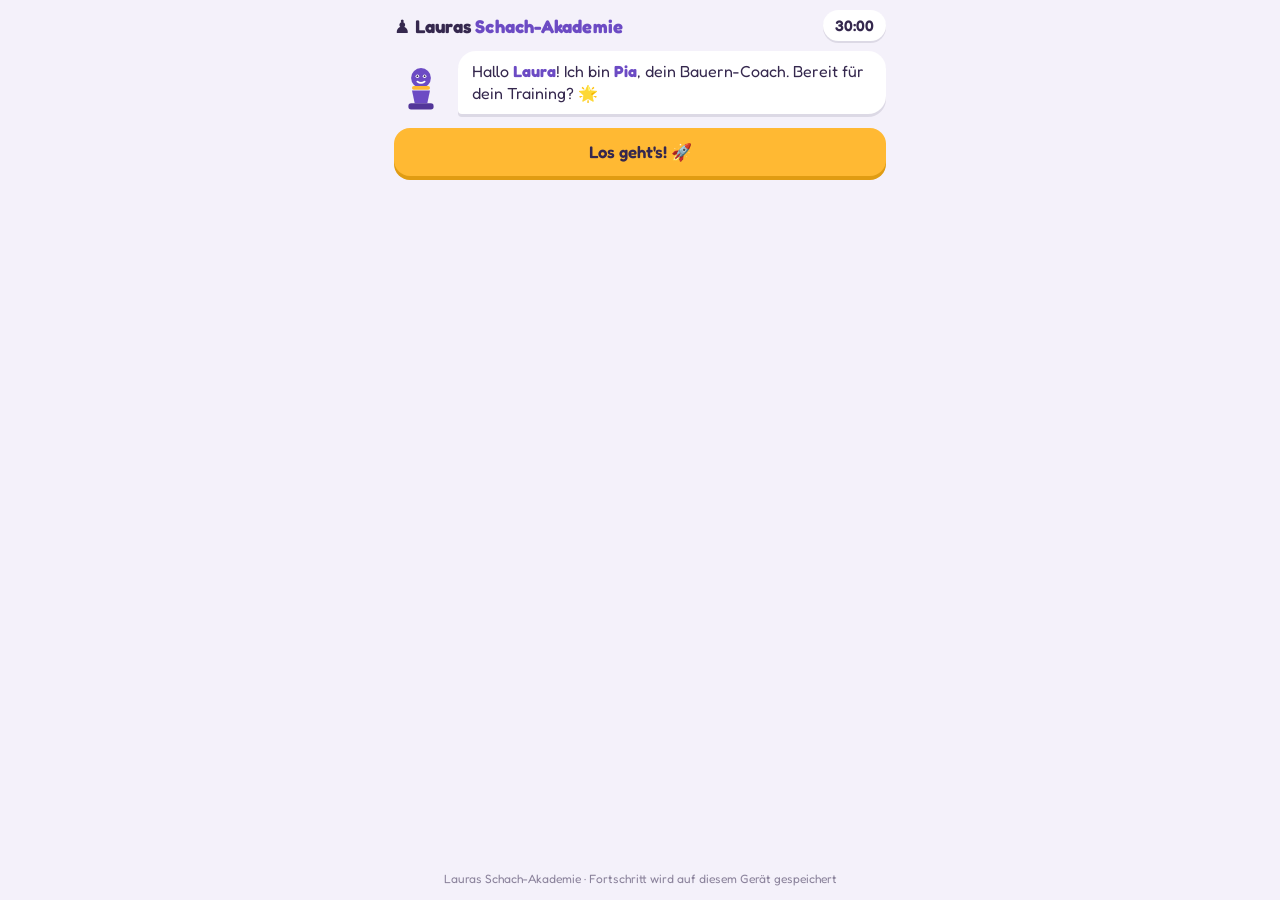
==== src/index.html @ 31787929 "Lauras Schach-Akademie – erste Version Kindgerechte Schach-Lern-App mit Coach Pia: sechs Rätsel-Them" ====
<!DOCTYPE html>
<html lang="de">
<head>
<meta charset="UTF-8">
<meta name="viewport" content="width=device-width, initial-scale=1.0, maximum-scale=1.0, user-scalable=no">
<title>Lauras Schach-Akademie</title>
<link href="https://fonts.googleapis.com/css2?family=Fredoka:wght@400;500;600;700&display=swap" rel="stylesheet">
<!-- BUILD:CSS --><link rel="stylesheet" href="style.css"><!-- /BUILD:CSS -->
</head>
<body>

<header>
  <div class="brand">♟️ Lauras <span>Schach-Akademie</span></div>
  <div class="session" id="sessionClock">30:00</div>
</header>

<main>

  <!-- ============ START ============ -->
  <section class="screen active" id="scr-start">
    <div class="coach"><div class="bubble" id="startBubble">Hallo <b>Laura</b>! Ich bin <b>Pia</b>, dein Bauern-Coach. Bereit für dein Training? 🌟</div></div>
    <button class="btn honey" id="btnGo">Los geht's! 🚀</button>
    <div class="lessonbox" id="startInfo" style="display:none"></div>
  </section>

  <!-- ============ HOME ============ -->
  <section class="screen" id="scr-home">
    <div class="coach"><div class="bubble" id="homeBubble">Was möchtest du üben, Laura?</div></div>

    <div>
      <div class="progressbar"><div id="xpbar"></div></div>
      <div class="plabel" id="xplabel">Weg zum Turmdiplom</div>
    </div>

    <div class="mission" id="missionBox">
      <h4>🎯 Tagesmission</h4>
      <div class="tasks">
        <div class="task" id="taskPuzzles">🧩 Löse 3 Rätsel <span class="cnt">0/3</span><div class="bar"><div></div></div></div>
        <div class="task" id="taskWin">🏆 Gewinne 1 Partie <span class="cnt">0/1</span><div class="bar"><div></div></div></div>
      </div>
      <p id="missionText" style="margin:8px 0 0;font-size:.85rem;opacity:.8">Schaffst du beides, gibt es ein Extra-Belohnungsticket! 🎟️</p>
    </div>

    <div class="mode" data-go="puzzles">
      <div class="emoji">🧩</div>
      <div><h3>Rätsel-Training</h3><p>Kleine Aufgaben, große Tricks</p></div>
      <div class="stars" id="starsPuzzles">⭐ 0</div>
    </div>

    <div class="mode due" id="tile-review" data-go="review" style="display:none">
      <div class="emoji">🔁</div>
      <div><h3>Wiederholung</h3><p id="reviewHint">Rätsel, die du nochmal üben solltest</p></div>
      <div class="stars" id="reviewCount">0</div>
    </div>

    <div class="mode" data-go="endgame">
      <div class="emoji">🏰</div>
      <div><h3>Turm-Endspiel</h3><p>Setze den König matt – nur mit dem Turm!</p></div>
      <div class="stars" id="starsEnd">🏆 0</div>
    </div>

    <div class="mode" data-go="fullgame">
      <div class="emoji">🤖</div>
      <div><h3>Partie gegen Robi</h3><p id="robiHint">Eine ganze Partie – Pia hilft dir</p></div>
      <div class="stars" id="starsFull">🏆 0</div>
    </div>

    <div class="mode" data-go="duel">
      <div class="emoji">👨‍👩‍👧</div>
      <div><h3>Familien-Duell</h3><p>Zwei Spieler an einem Gerät – Pia kommentiert</p></div>
      <div class="stars" id="starsDuel">🤝 0</div>
    </div>

    <div class="mode" id="rewardTile" data-go="reward">
      <div class="emoji">🕹️</div>
      <div><h3>Belohnungs-Spiel</h3><p id="rewardHint">Gewinne eine Partie, um zu spielen!</p></div>
      <div class="stars" id="rewardLock">🔒</div>
    </div>

    <div class="grid2">
      <div class="mode" data-go="album"><div class="emoji">📒</div><div><h3>Sticker-Album</h3></div><div class="stars" id="albumCount">0/9</div></div>
      <div class="mode" data-go="designs"><div class="emoji">🎨</div><div><h3>Brett-Designs</h3></div><div class="stars" id="designCount">1/6</div></div>
      <div class="mode" data-go="certificate"><div class="emoji">📜</div><div><h3>Urkunde</h3></div><div class="stars">🖨️</div></div>
      <div class="mode" data-go="parents"><div class="emoji">👪</div><div><h3>Eltern</h3></div><div class="stars">⚙️</div></div>
    </div>
  </section>

  <!-- ============ PUZZLE MENU ============ -->
  <section class="screen" id="scr-puzzlemenu">
    <div class="coach"><div class="bubble" id="puzzleMenuBubble">Such dir ein Thema aus! Jede gelöste Aufgabe gibt einen Stern. ⭐</div></div>
    <div id="themeTiles" class="list"></div>
    <div class="btnrow">
      <button class="btn ghost small" data-go="home">← Zurück</button>
      <div class="spacer"></div>
      <button class="btn ghost small" data-go="mistakes">📋 Fehlerliste</button>
    </div>
  </section>

  <!-- ============ PUZZLE PLAY ============ -->
  <section class="screen" id="scr-puzzle">
    <div class="lessonbox" id="lessonbox"></div>
    <div class="boardwrap" id="boardwrap"><div id="board" class="board"></div><svg class="arrows" id="arrows" viewBox="0 0 8 8"></svg></div>
    <div class="coach"><div class="bubble" id="puzzleBubble"></div></div>
    <div class="btnrow">
      <button class="btn ghost small" id="btnPuzzleBack">← Themen</button>
      <div class="spacer"></div>
      <button class="btn ghost small" id="btnWhy" style="display:none">🔍 Zeig mir warum</button>
      <button class="btn honey small" id="btnHint">💡 Tipp</button>
    </div>
  </section>

  <!-- ============ FEHLERLISTE ============ -->
  <section class="screen" id="scr-mistakes">
    <div class="coach"><div class="bubble">Hier siehst du, welche Rätsel dir schwerfallen. Fehler sind super – daraus lernst du am meisten! 🧠</div></div>
    <div class="list" id="mistakeList"></div>
    <button class="btn ghost" data-go="puzzles">← Zurück</button>
  </section>

  <!-- ============ GAME (endgame, full, duel) ============ -->
  <section class="screen" id="scr-game">
    <div class="turnbar" id="turnbar" style="display:none"><span id="tbWhite">⬜ Weiß</span><span id="tbBlack">⬛ Schwarz</span></div>
    <div class="boardwrap" id="boardwrap2"><div id="board2" class="board"></div><svg class="arrows" id="arrows2" viewBox="0 0 8 8"></svg></div>
    <div class="coach"><div class="bubble" id="gameBubble"></div></div>
    <div class="btnrow" id="warnRow" style="display:none">
      <button class="btn honey small" id="btnTakeback">↩️ Zurücknehmen</button>
      <button class="btn ghost small" id="btnKeep">Weiterspielen</button>
    </div>
    <div class="btnrow">
      <button class="btn ghost small" data-go="home">← Menü</button>
      <div class="spacer"></div>
      <span class="small" id="levelBadge" style="align-self:center;opacity:.7"></span>
      <button class="btn ghost small" id="btnUndo">↩️ Zug zurück</button>
    </div>
  </section>

  <!-- ============ REWARD GAMES ============ -->
  <section class="screen" id="scr-reward">
    <div class="arkhud"><span id="hudLeft">❤️❤️❤️</span><span id="hudMid">5:00</span><span id="hudRight">0</span></div>
    <div id="gamewrap"><canvas id="rewardCanvas" width="360" height="480"></canvas></div>
    <div class="padrow" id="tetrisPad" style="display:none">
      <button data-k="left">◀️</button><button data-k="rot">🔄</button><button data-k="right">▶️</button><button data-k="down">⬇️</button>
    </div>
    <div class="coach"><div class="bubble" id="rewardBubble">Du hast es dir verdient! 🎉</div></div>
    <button class="btn ghost" id="btnRewardExit">Fertig – zurück zum Schach</button>
  </section>

  <!-- ============ ALBUM ============ -->
  <section class="screen" id="scr-album">
    <div class="coach"><div class="bubble" id="albumBubble">Für jedes fertige Thema bekommst du eine Sammelfigur. Die leeren Plätze warten auf dich! ✨</div></div>
    <div class="album" id="albumGrid"></div>
    <button class="btn ghost" data-go="home">← Zurück</button>
  </section>

  <!-- ============ DESIGNS ============ -->
  <section class="screen" id="scr-designs">
    <div class="coach"><div class="bubble" id="designBubble">Sammle Sterne und schalte neue Brett-Designs frei! 🎨</div></div>
    <div class="list" id="designList"></div>
    <button class="btn ghost" data-go="home">← Zurück</button>
  </section>

  <!-- ============ URKUNDE ============ -->
  <section class="screen" id="scr-certificate">
    <div class="coach noprint"><div class="bubble" id="certBubble">Deine Wochenurkunde! Drucke sie aus und häng sie auf. 🖨️</div></div>
    <div class="btnrow noprint" id="certTabs">
      <button class="btn ghost small" id="btnCertWeek">📜 Wochenurkunde</button>
      <button class="btn ghost small" id="btnCertDiplom">🏰 Turmdiplom</button>
    </div>
    <div class="cert" id="cert"></div>
    <div class="btnrow noprint">
      <button class="btn ghost small" data-go="home">← Zurück</button>
      <div class="spacer"></div>
      <button class="btn honey small" id="btnPrint">🖨️ Drucken</button>
    </div>
  </section>

  <!-- ============ ELTERN ============ -->
  <section class="screen" id="scr-parents">
    <div class="coach"><div class="bubble">Elternbereich: Fortschritt sichern, Namen ändern, Engine-Status prüfen.</div></div>
    <div class="lessonbox">
      <h4>👧 Name des Kindes</h4>
      <input type="text" id="inpName" maxlength="20" placeholder="Laura">
    </div>
    <div class="lessonbox" id="storageInfo"><h4>💾 Speicherung</h4><p id="storageText">…</p>
      <div class="btnrow">
        <button class="btn ghost small" id="btnExport">⬇️ Sicherung speichern</button>
        <button class="btn ghost small" id="btnImport">⬆️ Sicherung laden</button>
        <input type="file" id="fileImport" accept="application/json" style="display:none">
      </div>
    </div>
    <div class="lessonbox" id="engineInfo"><h4>🧠 Stockfish-Engine</h4><p id="engineText">Noch nicht geladen.</p>
      <button class="btn ghost small" id="btnEngineTest">Engine jetzt laden</button>
    </div>
    <div class="lessonbox"><h4>📊 Statistik</h4><p id="statsText"></p></div>
    <div class="btnrow">
      <button class="btn ghost small" data-go="home">← Zurück</button>
      <div class="spacer"></div>
      <button class="btn ghost small" id="btnReset" style="color:var(--warn)">🗑️ Fortschritt löschen</button>
    </div>
  </section>

</main>

<!-- Overlay -->
<div class="overlay" id="overlay">
  <div class="panel">
    <div class="bigemoji" id="ovEmoji">🎉</div>
    <h2 id="ovTitle"></h2>
    <p id="ovText"></p>
    <div id="ovExtra"></div>
    <div class="btnrow" id="ovButtons"></div>
  </div>
</div>
<div class="toast" id="toast"></div>

<footer id="footer">Lauras Schach-Akademie · Fortschritt wird auf diesem Gerät gespeichert</footer>

<!-- BUILD:JS -->
<script src="chess.js"></script>
<script src="ai.js"></script>
<script src="puzzles.js"></script>
<script src="games.js"></script>
<script src="app.js"></script>
<!-- /BUILD:JS -->
</body>
</html>
---- src/style.css ----
:root{
  --bg:#F4F1FA; --ink:#35284E; --violet:#6C4BC4; --violet-d:#523699;
  --honey:#FFB933; --honey-d:#E09C12;
  --board-l:#F2E8CF; --board-d:#8FA86F;
  --ok:#3F9E6E; --warn:#E2606B; --card:#FFFFFF;
  --sel:#FFD97A; --dot:rgba(60,40,100,.35); --arrow:#E2606B; --arrow-good:#3F9E6E;
  --pc-w:#fff; --pc-b:#2E2440;
}
/* ---------- Brett-Designs (freischaltbar) ---------- */
body.design-einhorn{ --board-l:#FFE3F1; --board-d:#F48FB1; --bg:#FFF0F7; --sel:#FFD1EC; --violet:#D63384; --violet-d:#A3226A; }
body.design-weltraum{ --board-l:#3B3F6B; --board-d:#1B1D3A; --bg:#0F1030; --ink:#F4F1FA; --card:#23254A; --sel:#5A4FCF; --dot:rgba(255,255,255,.35); --pc-b:#0B0B1A; --pc-w:#F8F5FF; }
body.design-wald{ --board-l:#E6D8B5; --board-d:#4F7A3A; --bg:#EEF3E6; --violet:#3F7A4E; --violet-d:#2D5A38; }
body.design-meer{ --board-l:#E0F4FF; --board-d:#3E8CC7; --bg:#EAF6FF; --violet:#2374B5; --violet-d:#175486; }
body.design-gold{ --board-l:#FFF5CC; --board-d:#C99A2E; --bg:#FFF9E8; --violet:#B8860B; --violet-d:#8A6508; --honey:#FFD24D; }
body.design-weltraum .bubble{ color:var(--ink); }
body.design-weltraum .mode p{ opacity:.85; }

*{box-sizing:border-box; -webkit-tap-highlight-color:transparent;}
html,body{margin:0; padding:0; background:var(--bg); color:var(--ink);
  font-family:'Fredoka', system-ui, sans-serif; height:100%;}
body{display:flex; flex-direction:column; max-width:520px; margin:0 auto; min-height:100vh; transition:background .3s;}

header{display:flex; align-items:center; justify-content:space-between; padding:10px 14px; gap:8px;}
.brand{font-weight:700; font-size:1.15rem; letter-spacing:.2px;}
.brand span{color:var(--violet);}
.session{background:var(--card); border-radius:999px; padding:6px 12px;
  font-weight:600; box-shadow:0 2px 0 rgba(53,40,78,.12); font-size:.95rem;}
.session.low{color:var(--warn);}

main{flex:1; padding:0 14px 20px; display:flex; flex-direction:column;}
.screen{display:none; flex-direction:column; gap:14px;}
.screen.active{display:flex;}

/* ---------- Coach ---------- */
.coach{display:flex; gap:10px; align-items:flex-end;}
.coach svg{flex:0 0 54px;}
.bubble{background:var(--card); border-radius:18px 18px 18px 4px;
  padding:10px 14px; box-shadow:0 3px 0 rgba(53,40,78,.12);
  font-size:1rem; line-height:1.35; min-height:44px; flex:1;}
.bubble b{color:var(--violet);}
.bubble.warn{background:#FDECEE; border:2px solid var(--warn); color:#35284E;}
.bubble.cheer{background:#EAF7F0; border:2px solid var(--ok); color:#35284E;}
.bubble.think{background:#F1EDFA; border:2px dashed var(--violet); color:#35284E;}

/* ---------- Buttons ---------- */
button{font-family:inherit; border:none; cursor:pointer;}
.btn{display:block; width:100%; padding:14px 16px; border-radius:16px;
  font-size:1.05rem; font-weight:600; color:#fff; background:var(--violet);
  box-shadow:0 4px 0 var(--violet-d); transition:transform .06s;}
.btn:active{transform:translateY(3px); box-shadow:0 1px 0 var(--violet-d);}
.btn.honey{background:var(--honey); box-shadow:0 4px 0 var(--honey-d); color:#35284E;}
.btn.ghost{background:var(--card); color:var(--ink); box-shadow:0 3px 0 rgba(53,40,78,.15);}
.btn:disabled{opacity:.45; box-shadow:none; transform:none;}
.btnrow{display:flex; gap:10px; flex-wrap:wrap;} .btnrow .btn{flex:1;}
.small{padding:9px 12px; font-size:.92rem; border-radius:12px; width:auto;}
.spacer{flex:1;}

/* ---------- Kacheln ---------- */
.mode{background:var(--card); border-radius:18px; padding:14px 16px;
  display:flex; align-items:center; gap:14px; box-shadow:0 3px 0 rgba(53,40,78,.12);
  cursor:pointer; border:2px solid transparent;}
.mode:active{border-color:var(--violet);}
.mode .emoji{font-size:1.9rem;}
.mode h3{margin:0; font-size:1.05rem;} .mode p{margin:2px 0 0; font-size:.85rem; opacity:.75;}
.mode.locked{opacity:.55;}
.mode.due{border-color:var(--honey);}
.stars{margin-left:auto; font-size:.95rem; white-space:nowrap;}
.grid2{display:grid; grid-template-columns:1fr 1fr; gap:10px;}
.grid2 .mode{flex-direction:column; text-align:center; gap:6px; padding:12px 10px;}
.grid2 .mode .stars{margin:0;}

.progressbar{background:#E4DCF2; border-radius:999px; height:14px; overflow:hidden;}
.progressbar div{height:100%; background:linear-gradient(90deg,var(--honey),var(--violet)); width:0%; transition:width .4s;}
.plabel{font-size:.85rem; opacity:.8; margin-top:4px;}

/* ---------- Tagesmission ---------- */
.mission{background:var(--card); border-radius:18px; padding:12px 14px; box-shadow:0 3px 0 rgba(53,40,78,.12);}
.mission h4{margin:0 0 6px; font-size:1rem;}
.mission .tasks{display:flex; gap:8px; flex-wrap:wrap;}
.task{flex:1; min-width:120px; background:#F1EDFA; border-radius:12px; padding:8px 10px; font-size:.9rem; color:#35284E;}
.task.done{background:#EAF7F0;}
.task .bar{height:8px; background:#E4DCF2; border-radius:999px; overflow:hidden; margin-top:6px;}
.task .bar div{height:100%; background:var(--ok); width:0;}
.mission.complete{border:2px solid var(--ok);}

/* ---------- Brett ---------- */
.boardwrap{touch-action:none; user-select:none; position:relative;}
.board{display:grid; grid-template-columns:repeat(8,1fr);
  border-radius:14px; overflow:hidden; box-shadow:0 5px 0 rgba(53,40,78,.15);
  aspect-ratio:1/1; width:100%; position:relative;}
.sq{position:relative; display:flex; align-items:center; justify-content:center;
  font-size:min(9.5vw,46px); line-height:1;}
.sq.l{background:var(--board-l);} .sq.d{background:var(--board-d);}
.sq.sel{background:var(--sel) !important;}
.sq.last{box-shadow:inset 0 0 0 3px var(--honey);}
.sq.hl-good{box-shadow:inset 0 0 0 4px var(--ok);}
.sq.hl-bad{box-shadow:inset 0 0 0 4px var(--warn);}
.sq.check{background:radial-gradient(circle,#ff6b6b 0%, transparent 70%) !important;}
.sq .dot{position:absolute; width:26%; height:26%; border-radius:50%; background:var(--dot);}
.sq .ring{position:absolute; inset:6%; border-radius:50%; border:4px solid var(--dot);}
.pc{pointer-events:none;}
.pc.w{color:var(--pc-w); text-shadow:0 0 2px #35284E,0 0 2px #35284E,0 2px 2px rgba(0,0,0,.35);}
.pc.b{color:var(--pc-b); text-shadow:0 2px 2px rgba(255,255,255,.25);}
.coord{position:absolute; bottom:1px; right:3px; font-size:.55rem; opacity:.5; font-weight:600;}
.arrows{position:absolute; inset:0; width:100%; height:100%; pointer-events:none; z-index:5;}
.arrows line{stroke-width:.18; stroke-linecap:round; opacity:.9;}
.arrows .bad{stroke:var(--arrow);} .arrows .good{stroke:var(--arrow-good);}
.ghost-piece{position:absolute; z-index:6; pointer-events:none; display:flex; align-items:center; justify-content:center;
  font-size:min(9.5vw,46px); line-height:1; transition:transform .5s cubic-bezier(.4,.1,.3,1);}
.turnbar{display:flex; justify-content:space-between; font-weight:600; font-size:.95rem; background:var(--card); border-radius:12px; padding:8px 12px; box-shadow:0 2px 0 rgba(53,40,78,.12);}
.turnbar span.on{color:var(--violet);}

/* ---------- Overlay ---------- */
.overlay{position:fixed; inset:0; background:rgba(53,40,78,.55); display:none;
  align-items:center; justify-content:center; padding:22px; z-index:50;}
.overlay.show{display:flex;}
.panel{background:#fff; color:#35284E; border-radius:22px; padding:22px; max-width:380px; width:100%;
  text-align:center; box-shadow:0 8px 0 rgba(0,0,0,.15); max-height:90vh; overflow:auto;}
.panel h2{margin:0 0 8px; font-size:1.4rem;}
.panel p{margin:0 0 16px; line-height:1.4;}
.bigemoji{font-size:3rem; margin-bottom:6px;}
.panel .btnrow{flex-direction:column;}
.panel .btn{width:100%;}

/* ---------- Belohnungsspiele ---------- */
#gamewrap{position:relative;}
#rewardCanvas{width:100%; border-radius:14px; background:#2E2440; touch-action:none;
  box-shadow:0 5px 0 rgba(53,40,78,.2); display:block;}
.arkhud{display:flex; justify-content:space-between; font-weight:600; padding:4px 2px;}
.padrow{display:flex; gap:8px; justify-content:center;}
.padrow button{flex:1; padding:14px 0; font-size:1.4rem; border-radius:14px; background:var(--card); color:var(--ink); box-shadow:0 3px 0 rgba(53,40,78,.15);}
.padrow button:active{transform:translateY(2px);}

.lessonbox{background:var(--card); border-radius:16px; padding:12px 14px;
  font-size:.95rem; line-height:1.45; box-shadow:0 3px 0 rgba(53,40,78,.12);}
.lessonbox h4{margin:0 0 6px; color:var(--violet);}

/* ---------- Sticker-Album ---------- */
.album{display:grid; grid-template-columns:repeat(3,1fr); gap:10px;}
.slot{background:var(--card); border-radius:16px; padding:10px 6px; text-align:center; box-shadow:0 3px 0 rgba(53,40,78,.12); min-height:104px; display:flex; flex-direction:column; align-items:center; justify-content:center; gap:4px;}
.slot .big{font-size:2.4rem;}
.slot.empty{border:2px dashed rgba(108,75,196,.4); background:transparent; box-shadow:none;}
.slot.empty .big{opacity:.25; filter:grayscale(1);}
.slot small{font-size:.72rem; opacity:.8; line-height:1.2;}
.slot.new{animation:pop .6s ease;}
@keyframes pop{0%{transform:scale(.6)}60%{transform:scale(1.15)}100%{transform:scale(1)}}

/* ---------- Designs ---------- */
.design{display:flex; align-items:center; gap:12px; background:var(--card); border-radius:16px; padding:10px 12px; box-shadow:0 3px 0 rgba(53,40,78,.12); cursor:pointer; border:2px solid transparent;}
.design.active{border-color:var(--violet);}
.design.locked{opacity:.6;}
.mini{display:grid; grid-template-columns:repeat(4,1fr); width:56px; height:56px; border-radius:8px; overflow:hidden; flex:0 0 56px;}
.mini div{width:100%; height:100%;}

/* ---------- Listen ---------- */
.list{display:flex; flex-direction:column; gap:8px;}
.row{background:var(--card); border-radius:14px; padding:10px 12px; box-shadow:0 2px 0 rgba(53,40,78,.12); font-size:.92rem; display:flex; gap:10px; align-items:center;}
.row .emoji{font-size:1.5rem;}
.row .meta{opacity:.7; font-size:.8rem;}
.levelgrid{display:grid; grid-template-columns:1fr 1fr; gap:8px; margin-bottom:12px;}
.levelgrid button{padding:10px 8px; border-radius:12px; background:#F1EDFA; color:#35284E; font-weight:600; font-size:.95rem; border:2px solid transparent;}
.levelgrid button.rec{border-color:var(--honey);}
.levelgrid button.active{background:var(--violet); color:#fff;}
.levelgrid small{display:block; font-weight:400; font-size:.75rem; opacity:.75;}
input[type=text]{font-family:inherit; font-size:1rem; padding:10px 12px; border-radius:12px; border:2px solid #E4DCF2; width:100%; color:#35284E; background:#fff;}
.toast{position:fixed; left:50%; bottom:22px; transform:translateX(-50%); background:#35284E; color:#fff; padding:10px 16px; border-radius:999px; font-size:.9rem; z-index:60; opacity:0; transition:opacity .3s; pointer-events:none; max-width:90vw; text-align:center;}
.toast.show{opacity:1;}

/* ---------- Urkunde ---------- */
.cert{background:#fff; color:#35284E; border:6px double var(--honey); border-radius:14px; padding:22px 18px; text-align:center;}
.cert h1{margin:0 0 4px; font-size:1.6rem; color:var(--violet);}
.cert .sub{opacity:.75; margin-bottom:12px;}
.cert .name{font-size:1.8rem; font-weight:700; margin:8px 0;}
.cert .stat{display:flex; justify-content:space-around; margin:14px 0; flex-wrap:wrap; gap:8px;}
.cert .stat div{min-width:80px;} .cert .stat b{display:block; font-size:1.5rem;}
.cert .sig{margin-top:18px; font-style:italic; opacity:.8;}
.cert.diplom{border-color:var(--violet);}
@media print{
  body{max-width:none; background:#fff;}
  header, footer, .noprint, .coach, .btn, .btnrow{display:none !important;}
  main{padding:0;}
  .screen{display:none !important;} .screen.active{display:flex !important;}
  .cert{border-width:8px; page-break-inside:avoid;}
}
footer{padding:8px 14px 14px; font-size:.75rem; text-align:center; opacity:.55;}
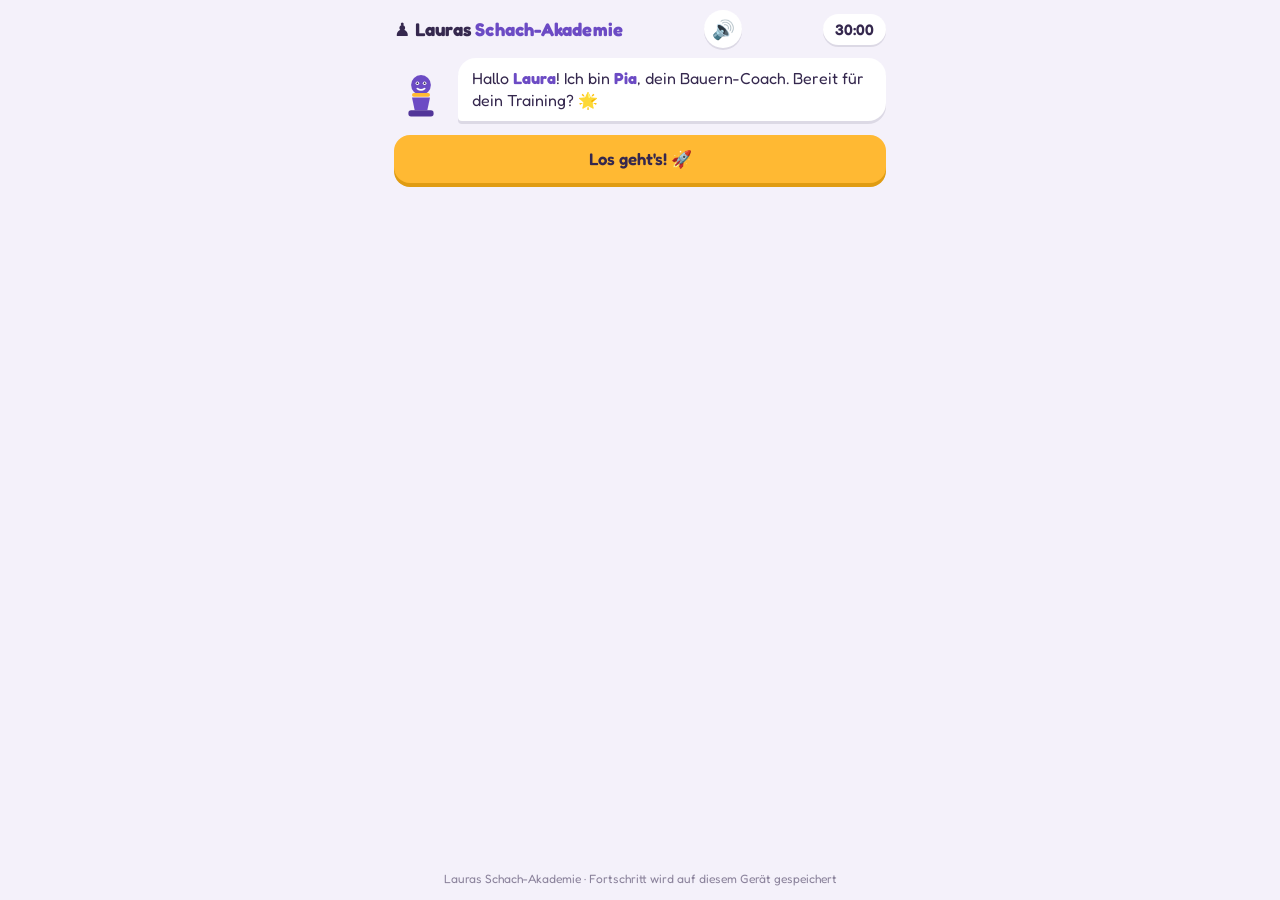
==== commit 3c51b7ea: "Pia liest ihre Texte vor Bisher gab es nur Toene. Fuer ein Kind, das noch nicht fluessig liest, ist " ====
--- a/src/index.html
+++ b/src/index.html
@@ -4,13 +4,21 @@
 <meta charset="UTF-8">
 <meta name="viewport" content="width=device-width, initial-scale=1.0, maximum-scale=1.0, user-scalable=no">
 <title>Lauras Schach-Akademie</title>
-<link href="https://fonts.googleapis.com/css2?family=Fredoka:wght@400;500;600;700&display=swap" rel="stylesheet">
+<meta name="theme-color" content="#6C4BC4">
+<meta name="description" content="Kindgerechte Schach-Lern-App mit Coach Pia: Rätsel, Partien gegen Robi, Belohnungsspiele und Sticker-Album.">
+<link rel="manifest" href="manifest.webmanifest">
+<link rel="icon" href="icons/icon-192.png" sizes="192x192" type="image/png">
+<link rel="apple-touch-icon" href="icons/apple-touch-icon.png">
+<meta name="apple-mobile-web-app-capable" content="yes">
+<meta name="apple-mobile-web-app-status-bar-style" content="default">
+<meta name="apple-mobile-web-app-title" content="Schach-Akademie">
 <!-- BUILD:CSS --><link rel="stylesheet" href="style.css"><!-- /BUILD:CSS -->
 </head>
 <body>
 
 <header>
   <div class="brand">♟️ Lauras <span>Schach-Akademie</span></div>
+  <button class="voicebtn" id="btnVoice" aria-label="Vorlesen ausschalten">🔊</button>
   <div class="session" id="sessionClock">30:00</div>
 </header>
 
@@ -221,5 +229,19 @@
 <script src="games.js"></script>
 <script src="app.js"></script>
 <!-- /BUILD:JS -->
+
+<script>
+/* Service Worker – nur über http(s). Als Einzeldatei per file:// gibt es keinen
+   Worker und keinen Cache; die App läuft dann wie bisher direkt aus der Datei. */
+(function () {
+  if (!("serviceWorker" in navigator)) return;
+  if (!/^https?:$/.test(location.protocol)) return;
+  window.addEventListener("load", function () {
+    navigator.serviceWorker.register("sw.js").catch(function (e) {
+      console.warn("Service Worker nicht registriert:", e && e.message);
+    });
+  });
+})();
+</script>
 </body>
 </html>
--- a/src/style.css
+++ b/src/style.css
@@ -1,3 +1,14 @@
+/* ---------- Schrift (lokal eingebettet, offline nutzbar) ----------
+   Fredoka (Variable, latin) – SIL Open Font License 1.1, siehe fredoka-OFL.txt.
+   tools/build.js ersetzt die URL beim Bauen durch eine data:-URI. */
+@font-face{
+  font-family:'Fredoka';
+  src:url("fredoka-latin.woff2") format("woff2");
+  font-weight:400 700;
+  font-style:normal;
+  font-display:swap;
+}
+
 :root{
   --bg:#F4F1FA; --ink:#35284E; --violet:#6C4BC4; --violet-d:#523699;
   --honey:#FFB933; --honey-d:#E09C12;
@@ -26,6 +37,12 @@
 .session{background:var(--card); border-radius:999px; padding:6px 12px;
   font-weight:600; box-shadow:0 2px 0 rgba(53,40,78,.12); font-size:.95rem;}
 .session.low{color:var(--warn);}
+.voicebtn{background:var(--card); color:var(--ink); border-radius:999px; padding:0;
+  width:38px; height:38px; font-size:1.15rem; line-height:1; flex:0 0 auto;
+  box-shadow:0 2px 0 rgba(53,40,78,.12);}
+.voicebtn.off{opacity:.45;}
+.voicebtn:active{transform:translateY(2px); box-shadow:none;}
+.bubble{cursor:pointer;}
 
 main{flex:1; padding:0 14px 20px; display:flex; flex-direction:column;}
 .screen{display:none; flex-direction:column; gap:14px;}
